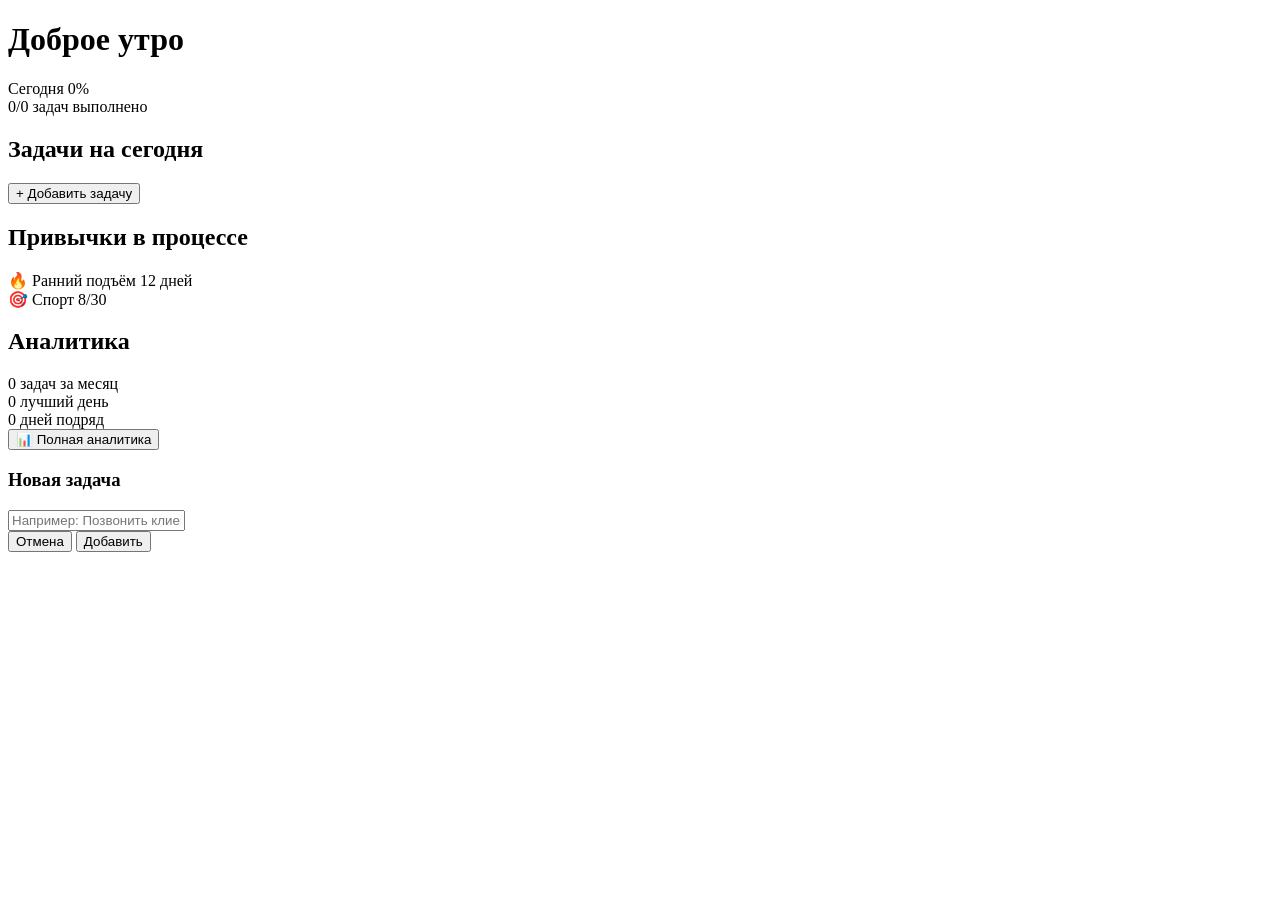
==== index.html @ 16691e30 "Create index.html" ====
<!DOCTYPE html>
<html lang="ru">
<head>
    <meta charset="UTF-8">
    <meta name="viewport" content="width=device-width, initial-scale=1.0">
    <title>Progress — дневник достижений</title>
    <link rel="stylesheet" href="style.css">
    <link rel="manifest" href="manifest.json">
    <meta name="theme-color" content="#0a0a0a">
    <link rel="apple-touch-icon" href="icons/icon-192.png">
</head>
<body>
    <div class="app-container">
        <!-- Шапка -->
        <header class="header">
            <h1 class="greeting">Доброе утро</h1>
            <p class="date" id="currentDate"></p>
        </header>

        <!-- Прогресс дня -->
        <div class="progress-card">
            <div class="progress-header">
                <span class="progress-title">Сегодня</span>
                <span class="progress-percent" id="todayPercent">0%</span>
            </div>
            <div class="progress-bar">
                <div class="progress-fill" id="todayProgress" style="width: 0%"></div>
            </div>
            <div class="progress-stats">
                <span id="completedTasks">0</span>/<span id="totalTasks">0</span> задач выполнено
            </div>
        </div>

        <!-- Список задач -->
        <div class="tasks-section">
            <h2>Задачи на сегодня</h2>
            <div class="tasks-list" id="tasksList">
                <!-- Сюда будут добавляться задачи через JS -->
            </div>
            
            <button class="add-task-btn" id="addTaskBtn">
                <span class="plus-icon">+</span> Добавить задачу
            </button>
        </div>

        <!-- Привычки в процессе -->
        <div class="habits-section">
            <h2>Привычки в процессе</h2>
            <div class="habits-list" id="habitsList">
                <div class="habit-item">
                    <span class="habit-name">🔥 Ранний подъём</span>
                    <span class="habit-streak">12 дней</span>
                </div>
                <div class="habit-item">
                    <span class="habit-name">🎯 Спорт</span>
                    <span class="habit-streak">8/30</span>
                </div>
            </div>
        </div>

        <!-- Быстрая аналитика -->
        <div class="analytics-section">
            <h2>Аналитика</h2>
            <div class="analytics-grid">
                <div class="analytics-card">
                    <span class="analytics-value" id="monthlyTasks">0</span>
                    <span class="analytics-label">задач за месяц</span>
                </div>
                <div class="analytics-card">
                    <span class="analytics-value" id="bestDay">0</span>
                    <span class="analytics-label">лучший день</span>
                </div>
                <div class="analytics-card">
                    <span class="analytics-value" id="streak">0</span>
                    <span class="analytics-label">дней подряд</span>
                </div>
            </div>
            <button class="analytics-btn" onclick="location.href='analytics.html'">
                📊 Полная аналитика
            </button>
        </div>
    </div>

    <!-- Модальное окно для добавления задачи -->
    <div class="modal" id="taskModal">
        <div class="modal-content">
            <h3>Новая задача</h3>
            <input type="text" id="taskInput" placeholder="Например: Позвонить клиенту" autocomplete="off">
            <div class="modal-buttons">
                <button class="modal-cancel" onclick="closeModal()">Отмена</button>
                <button class="modal-save" onclick="addNewTask()">Добавить</button>
            </div>
        </div>
    </div>

    <script src="script.js"></script>
</body>
</html>
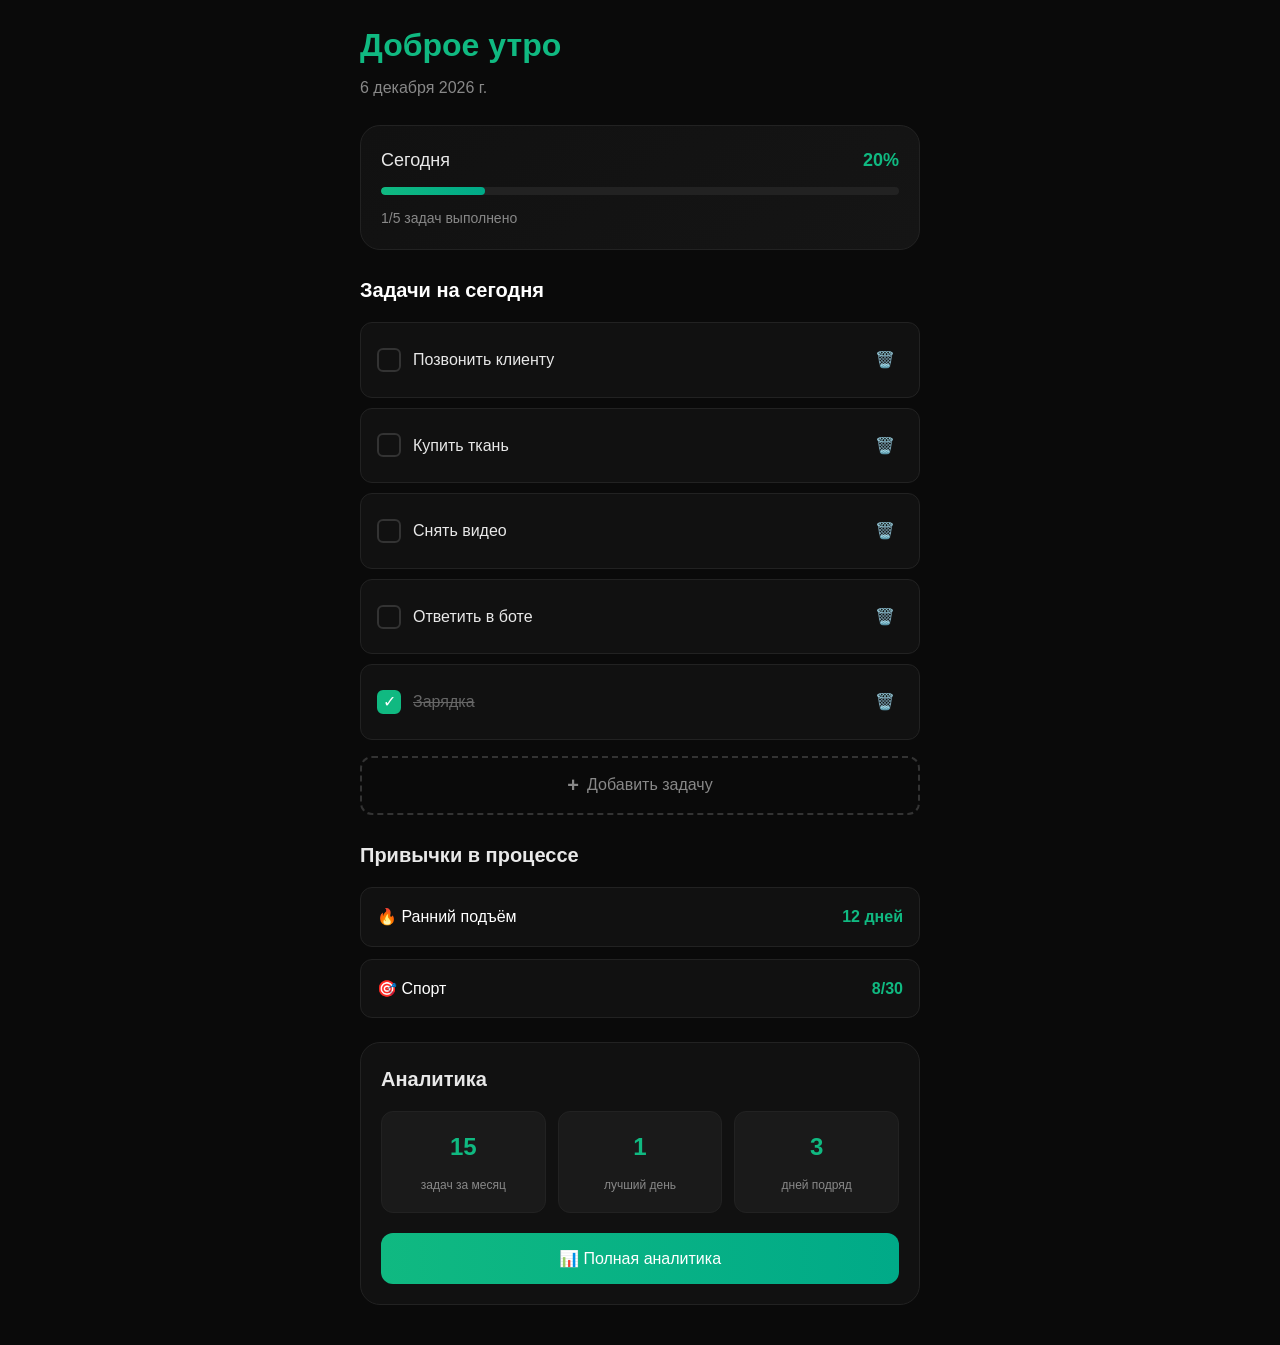
==== commit cf27b8fe: "Update index.html" ====
--- a/index.html
+++ b/index.html
@@ -95,4 +95,6 @@
 
     <script src="script.js"></script>
 </body>
-</html>
+</html><!-- Иконки для разных устройств (SVG прямо в коде) -->
+<link rel="icon" href="data:image/svg+xml,%3Csvg xmlns='http://www.w3.org/2000/svg' viewBox='0 0 32 32'%3E%3Crect width='32' height='32' fill='%230a0a0a'/%3E%3Ccircle cx='16' cy='16' r='12' fill='none' stroke='%2310b981' stroke-width='2'/%3E%3Cpath d='M10 16 L14 20 L22 10' stroke='%2310b981' stroke-width='3' fill='none' stroke-linecap='round' stroke-linejoin='round'/%3E%3C/svg%3E" type="image/svg+xml">
+<link rel="apple-touch-icon" href="data:image/svg+xml,%3Csvg xmlns='http://www.w3.org/2000/svg' width='192' height='192' viewBox='0 0 192 192'%3E%3Crect width='192' height='192' fill='%230a0a0a'/%3E%3Ccircle cx='96' cy='96' r='70' fill='none' stroke='%2310b981' stroke-width='8'/%3E%3Cpath d='M60 96 L80 116 L132 64' stroke='%2310b981' stroke-width='12' fill='none' stroke-linecap='round' stroke-linejoin='round'/%3E%3C/svg%3E">
--- a/style.css
+++ b/style.css
@@ -0,0 +1,358 @@
+* {
+    margin: 0;
+    padding: 0;
+    box-sizing: border-box;
+    font-family: -apple-system, BlinkMacSystemFont, 'Segoe UI', Roboto, sans-serif;
+}
+
+body {
+    background-color: #0a0a0a;
+    color: #e8e8e8;
+    line-height: 1.6;
+}
+
+.app-container {
+    max-width: 600px;
+    margin: 0 auto;
+    padding: 20px;
+    padding-bottom: 40px;
+}
+
+/* Шапка */
+.header {
+    margin-bottom: 24px;
+}
+
+.greeting {
+    font-size: 32px;
+    font-weight: 600;
+    color: #10b981;
+    margin-bottom: 4px;
+}
+
+.date {
+    font-size: 16px;
+    color: #888;
+}
+
+/* Карточка прогресса */
+.progress-card {
+    background: linear-gradient(145deg, #111 0%, #151515 100%);
+    border-radius: 20px;
+    padding: 20px;
+    margin-bottom: 24px;
+    border: 1px solid #222;
+}
+
+.progress-header {
+    display: flex;
+    justify-content: space-between;
+    margin-bottom: 12px;
+}
+
+.progress-title {
+    font-size: 18px;
+    font-weight: 500;
+}
+
+.progress-percent {
+    font-size: 18px;
+    font-weight: 600;
+    color: #10b981;
+}
+
+.progress-bar {
+    height: 8px;
+    background: #222;
+    border-radius: 4px;
+    overflow: hidden;
+    margin-bottom: 12px;
+}
+
+.progress-fill {
+    height: 100%;
+    background: linear-gradient(90deg, #10b981, #0a8);
+    border-radius: 4px;
+    transition: width 0.5s ease;
+}
+
+.progress-stats {
+    font-size: 14px;
+    color: #888;
+}
+
+/* Секция задач */
+.tasks-section {
+    margin-bottom: 24px;
+}
+
+.tasks-section h2 {
+    font-size: 20px;
+    margin-bottom: 16px;
+    color: #fff;
+}
+
+.tasks-list {
+    margin-bottom: 16px;
+}
+
+.task-item {
+    background: #111;
+    border-radius: 12px;
+    padding: 16px;
+    margin-bottom: 10px;
+    display: flex;
+    align-items: center;
+    gap: 12px;
+    border: 1px solid #222;
+    transition: all 0.3s;
+}
+
+.task-item:hover {
+    border-color: #10b981;
+    transform: translateX(4px);
+}
+
+.task-checkbox {
+    width: 24px;
+    height: 24px;
+    border: 2px solid #333;
+    border-radius: 6px;
+    cursor: pointer;
+    display: flex;
+    align-items: center;
+    justify-content: center;
+    color: #10b981;
+    font-size: 16px;
+    transition: all 0.3s;
+}
+
+.task-checkbox.checked {
+    background: #10b981;
+    border-color: #10b981;
+    color: white;
+}
+
+.task-text {
+    flex: 1;
+    font-size: 16px;
+}
+
+.task-text.completed {
+    text-decoration: line-through;
+    color: #666;
+}
+
+.delete-task {
+    color: #666;
+    cursor: pointer;
+    padding: 8px;
+    transition: color 0.3s;
+}
+
+.delete-task:hover {
+    color: #ff4444;
+}
+
+.add-task-btn {
+    width: 100%;
+    background: transparent;
+    border: 2px dashed #333;
+    border-radius: 12px;
+    padding: 16px;
+    color: #888;
+    font-size: 16px;
+    cursor: pointer;
+    transition: all 0.3s;
+    display: flex;
+    align-items: center;
+    justify-content: center;
+    gap: 8px;
+}
+
+.add-task-btn:hover {
+    border-color: #10b981;
+    color: #10b981;
+}
+
+.plus-icon {
+    font-size: 20px;
+    font-weight: bold;
+}
+
+/* Привычки */
+.habits-section {
+    margin-bottom: 24px;
+}
+
+.habits-section h2 {
+    font-size: 20px;
+    margin-bottom: 16px;
+}
+
+.habits-list {
+    display: flex;
+    flex-direction: column;
+    gap: 12px;
+}
+
+.habit-item {
+    background: #111;
+    border-radius: 12px;
+    padding: 16px;
+    display: flex;
+    justify-content: space-between;
+    border: 1px solid #222;
+}
+
+.habit-name {
+    color: #fff;
+}
+
+.habit-streak {
+    color: #10b981;
+    font-weight: 600;
+}
+
+/* Аналитика */
+.analytics-section {
+    background: #111;
+    border-radius: 20px;
+    padding: 20px;
+    border: 1px solid #222;
+}
+
+.analytics-section h2 {
+    font-size: 20px;
+    margin-bottom: 16px;
+}
+
+.analytics-grid {
+    display: grid;
+    grid-template-columns: repeat(3, 1fr);
+    gap: 12px;
+    margin-bottom: 20px;
+}
+
+.analytics-card {
+    background: #1a1a1a;
+    border-radius: 12px;
+    padding: 16px 12px;
+    text-align: center;
+    border: 1px solid #222;
+}
+
+.analytics-value {
+    display: block;
+    font-size: 24px;
+    font-weight: 600;
+    color: #10b981;
+    margin-bottom: 4px;
+}
+
+.analytics-label {
+    font-size: 12px;
+    color: #888;
+}
+
+.analytics-btn {
+    width: 100%;
+    background: linear-gradient(90deg, #10b981, #0a8);
+    border: none;
+    border-radius: 12px;
+    padding: 16px;
+    color: white;
+    font-size: 16px;
+    font-weight: 500;
+    cursor: pointer;
+    transition: all 0.3s;
+    border: none;
+}
+
+.analytics-btn:hover {
+    transform: translateY(-2px);
+    box-shadow: 0 10px 20px rgba(16, 185, 129, 0.3);
+}
+
+/* Модальное окно */
+.modal {
+    display: none;
+    position: fixed;
+    top: 0;
+    left: 0;
+    width: 100%;
+    height: 100%;
+    background: rgba(0, 0, 0, 0.8);
+    backdrop-filter: blur(5px);
+    justify-content: center;
+    align-items: center;
+    z-index: 1000;
+}
+
+.modal.active {
+    display: flex;
+}
+
+.modal-content {
+    background: #1a1a1a;
+    border-radius: 20px;
+    padding: 24px;
+    width: 90%;
+    max-width: 400px;
+    border: 1px solid #333;
+}
+
+.modal-content h3 {
+    margin-bottom: 20px;
+    color: #fff;
+}
+
+.modal-content input {
+    width: 100%;
+    background: #111;
+    border: 1px solid #333;
+    border-radius: 10px;
+    padding: 14px;
+    color: #fff;
+    font-size: 16px;
+    margin-bottom: 20px;
+}
+
+.modal-content input:focus {
+    outline: none;
+    border-color: #10b981;
+}
+
+.modal-buttons {
+    display: flex;
+    gap: 12px;
+}
+
+.modal-cancel, .modal-save {
+    flex: 1;
+    padding: 14px;
+    border-radius: 10px;
+    font-size: 16px;
+    cursor: pointer;
+    transition: all 0.3s;
+    border: none;
+}
+
+.modal-cancel {
+    background: #222;
+    color: #888;
+}
+
+.modal-save {
+    background: #10b981;
+    color: white;
+}
+
+.modal-cancel:hover {
+    background: #333;
+}
+
+.modal-save:hover {
+    background: #0a8;
+    transform: translateY(-2px);
+}
